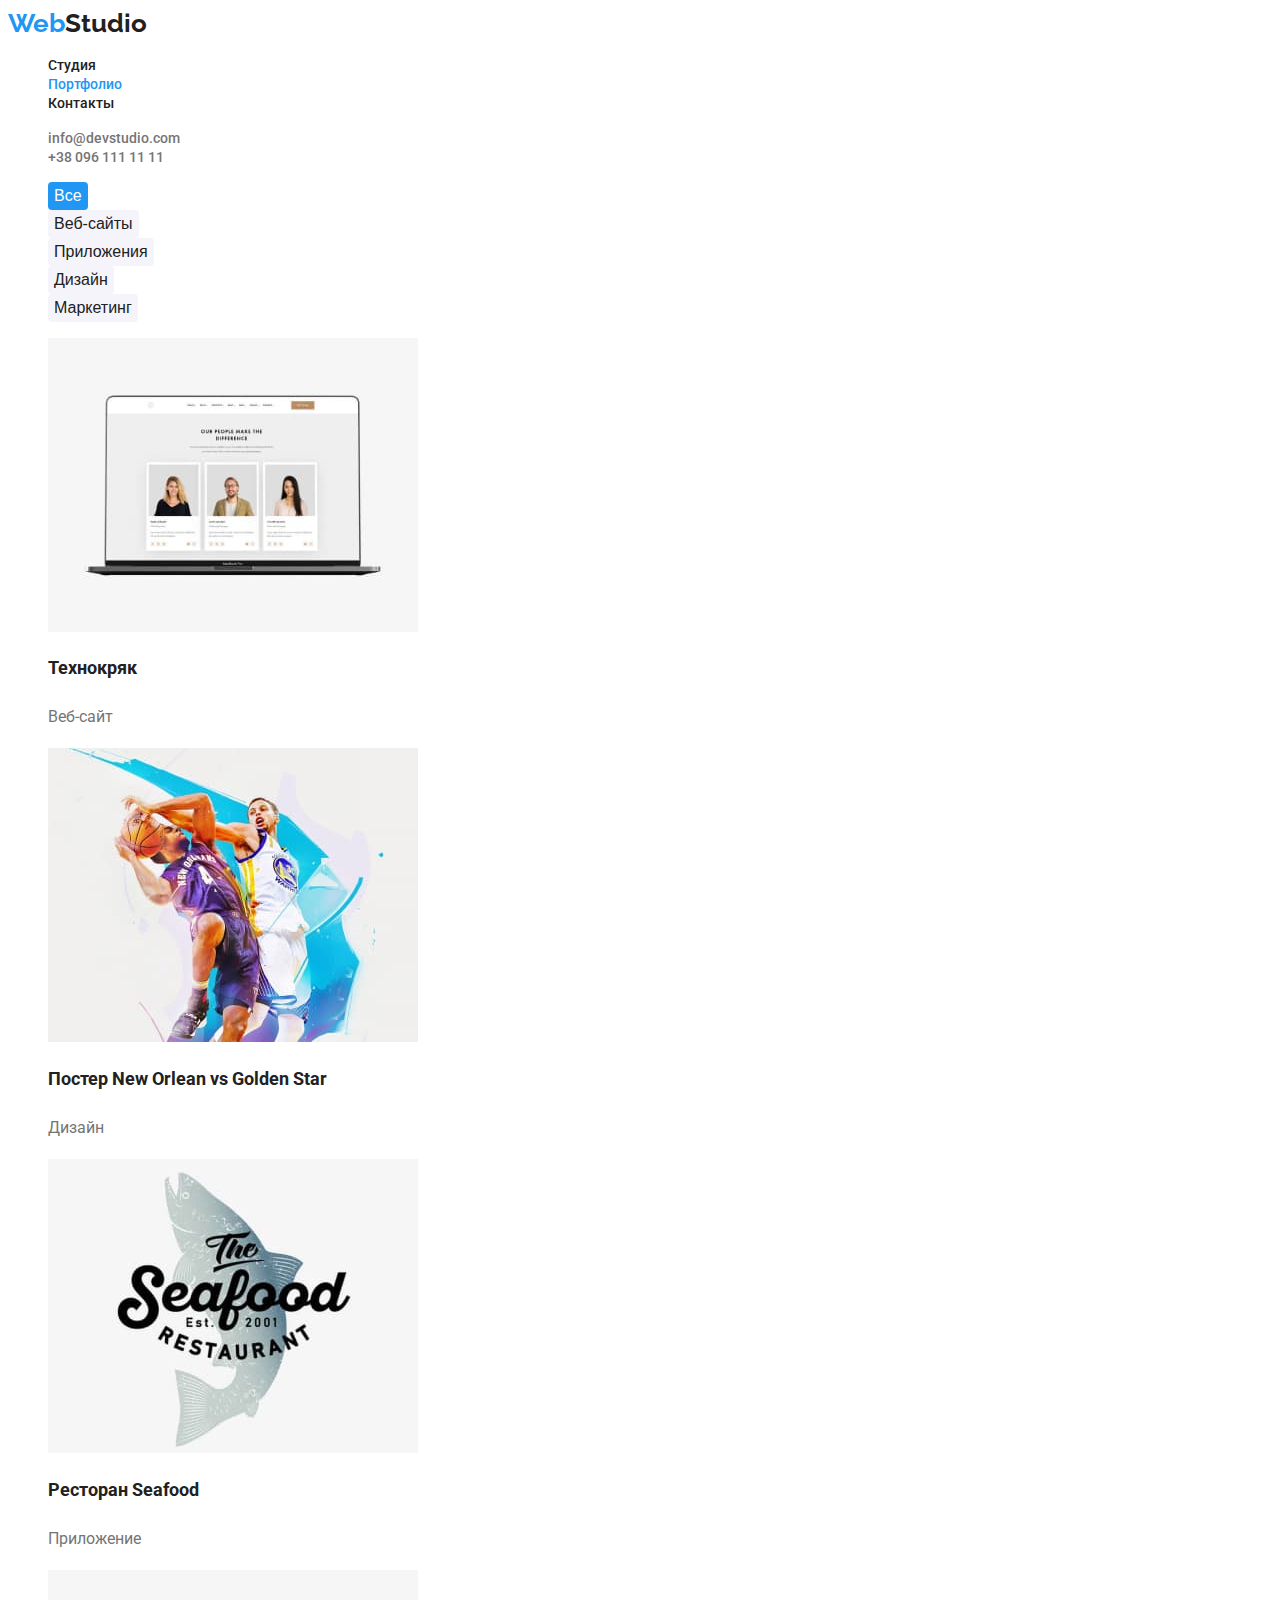
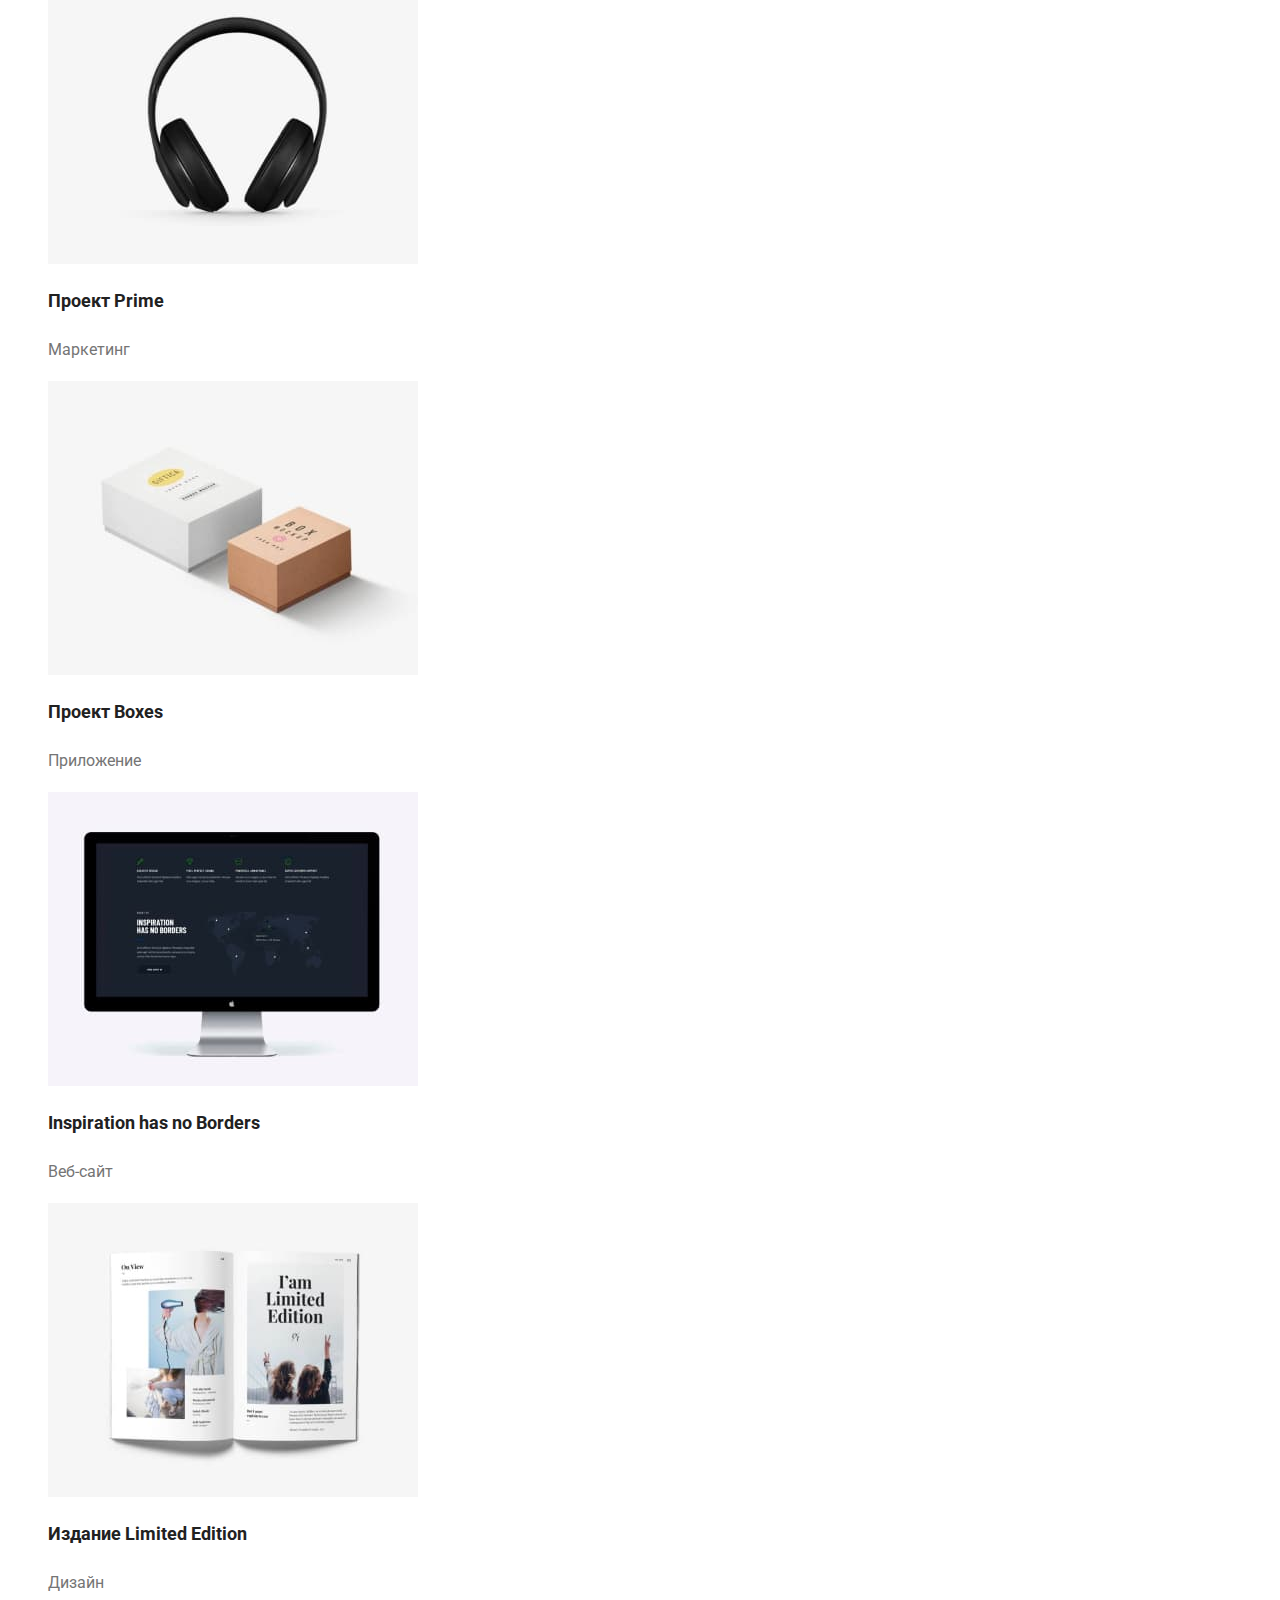
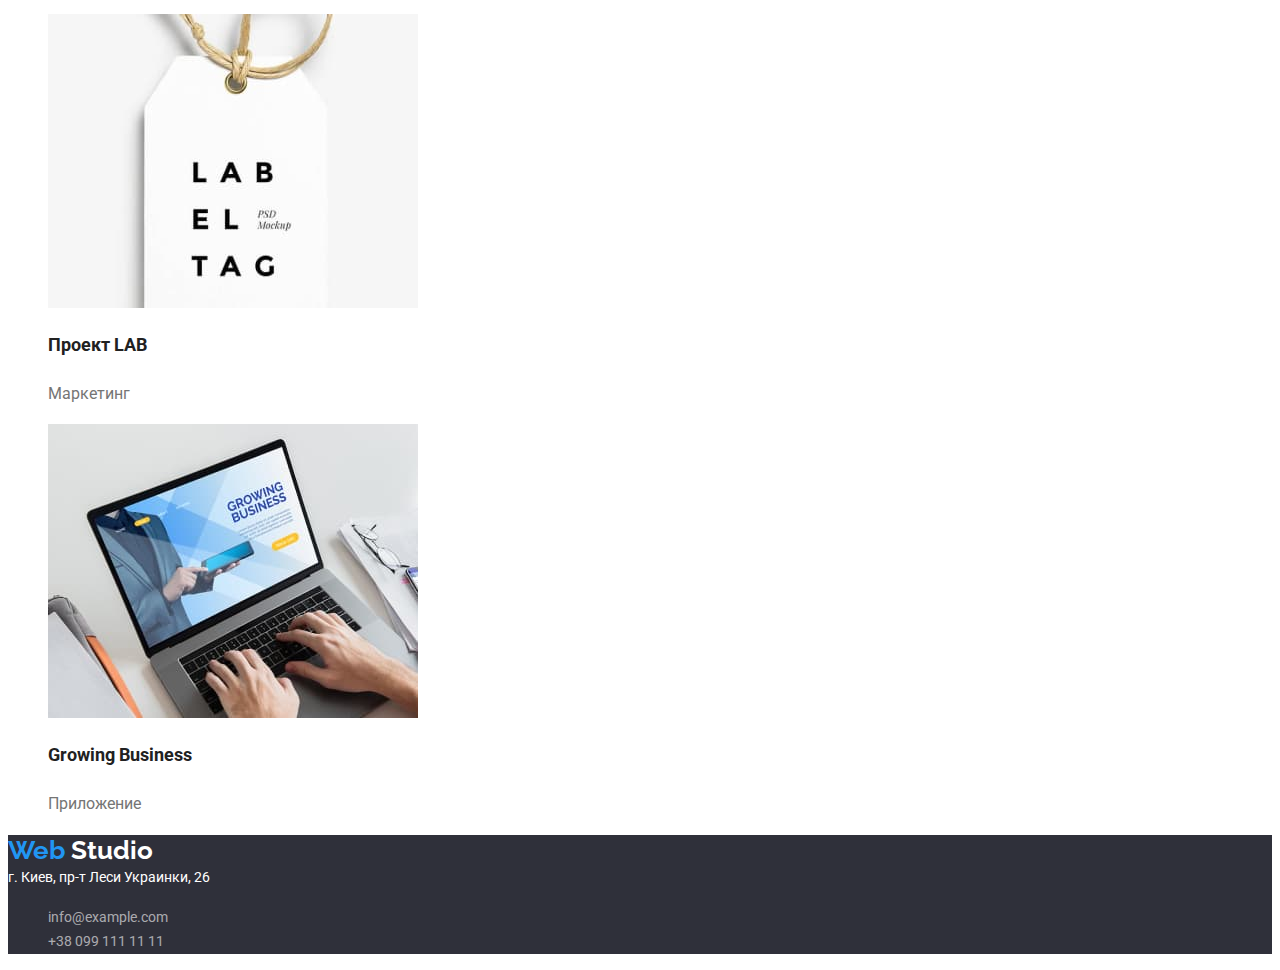
==== portfolio.html @ 0e00ee90 "clone" ====
<!DOCTYPE html>
<html lang="ru">
<head>
    <meta charset="UTF-8">
    <meta http-equiv="X-UA-Compatible" content="IE=edge">
    <meta name="viewport" content="width=device-width, initial-scale=1.0">
    <title>Document</title>
    <link rel="preconnect" href="https://fonts.googleapis.com">
    <link rel="preconnect" href="https://fonts.gstatic.com" crossorigin>
    <link href="https://fonts.googleapis.com/css2?family=Raleway:wght@700&family=Roboto:wght@400;500;700;900&display=swap" rel="stylesheet">
    <link rel="stylesheet" href="./css/style.css">
</head>
<body>
   <header>
    <nav>
        <a href="./index.html" class="logo"><span class="logoweb">Web</span>Studio</a>
            <ul >
                <li><a href="./index.html " class="navigation">Студия</a></li>
                <li><a href="./portfolio.html" class="navigation portfolio">Портфолио</a></li>
                <li><a href=" " class="navigation">Контакты</a></li>
            </ul>
    </nav>
    <ul>
        <li><a href="mailto:info@devstudio.com" class="contacts">info@devstudio.com</a></li>
        <li><a href="tel:+380961111111" class="contacts">+38 096 111 11 11</a></li>
    </ul>


   </header> 
    <main>
        <section>
            <h1 class="title-button" hidden>Кнопки</h1>
            <ul>
                <li><button type="button" class="button all">Все</button></li>
                <li><button type="button" class="button">Веб-сайты</button></li>
                <li><button type="button" class="button">Приложения</button></li>
                <li><button type="button" class="button">Дизайн</button></li>
                <li><button type="button" class="button">Маркетинг</button></li>
            </ul>
        </section>
        <section>
            <ul>
                <li><a href="">
                    <img src="./images/texnocrack.jpg" alt="Технокряк" width="370">
                        <h2 class="list-title">Технокряк</h2>
                         <p class="list-text">Веб-сайт</p></a>
                    
                </li>
                <li><a href="">
                    <img src="./images/neworlean.jpg" alt="Постер New Orlean vs Golden Star" width="370">
                        <h2 class="list-title">Постер New Orlean vs Golden Star</h2>
                        <p class="list-text">Дизайн</p></a>
                  </li>
                <li><a href="">
                    <img src="./images/seafood.jpg" alt="Ресторан Seafood" width="370">
                        <h2 class="list-title">Ресторан Seafood</h2>
                         <p class="list-text">Приложение</p></a>
                                    </li>
                <li><a href="">
                    <img src="./images/prime.jpg" alt="Проект Prime" width="370">
                        <h2 class="list-title">Проект Prime </h2>
                        <p class="list-text">Маркетинг</p></a>
                                    </li>
                <li><a href="">
                    <img src="./images/boxes.jpg" alt="Проект Boxes" width="370">
                        <h2 class="list-title">Проект Boxes </h2>
                        <p class="list-text">Приложение</p></a>
                    
                </li>
                <li><a href="">
                    <img src="./images/inspiration.jpg" alt="Inspiration has no Borders" width="370">
                        <h2 class="list-title">Inspiration has no Borders</h2>
                        <p class="list-text">Веб-сайт</p></a>
                    
                </li>
                <li><a href="">
                    <img src="./images/limited.jpg" alt="Издание Limited Edition" width="370">
                        <h2 class="list-title"> Издание Limited Edition</h2>
                         <p class="list-text">Дизайн</p></a>
                    
                </li>
                <li><a href="">
                    <img src="./images/project-lab.jpg" alt="Проект LAB" width="370">
                        <h2 class="list-title"> Проект LAB </h2> 
                        <p class="list-text">Маркетинг</p></a>
                    
                </li>
                <li><a href="">
                    <img src="./images/growing.jpg" alt="Growing Business" width="370">
                        <h2 class="list-title"> Growing Business </h2>
                         <p class="list-text">Приложение</p></a>
                 </li>
            </ul>
        </section>


    </main>
    <footer class="footer">
        <a href="./index.html" class="logofooter"><span class="logoweb">Web</span> Studio</a>
        <address class="address">г. Киев, пр-т Леси Украинки, 26</address>
        <ul>
            <li><a href="mailto:info@example.com" class="contacts-footer">info@example.com</a></li>
            <li><a href="tel:+380991111111" class="contacts-footer">+38 099 111 11 11</a></li>
        </ul>
</footer>
</body>
</html>
---- css/style.css ----
:root{
    --maincolor:#757575;
    --secondarycolor:#212121;
    --accentcolor:#2196F3;
    --backgroundcolor:#FFFFFF;
    --footercolor: rgba(255, 255, 255, 0.6);
    --hovercolor:#188CE8;
}
body{font-family:'roboto' ,sans-serif;
    color: var(--maincolor);}
a{
    text-decoration: none;
}

li{
    list-style-type: none;
}
h1,
h2,
h3{
    color: var(--secondarycolor);
    
}
.logo{
    font-family:'Raleway',sans-serif;
    font-weight: bold;
    font-size: 26px;
    line-height: 119%;
    text-decoration: none;
    color:var(--secondarycolor);
   
}
.logoweb{
    color: var(--accentcolor);
    text-decoration: none;
}
.navigation{
    font-weight: 500;
    font-size: 14px;
    line-height: 114%;
    text-decoration: none;
    color:var(--secondarycolor);
    
}
.studio,
.portfolio,
.navigation:hover,
.navigation:focus{
    color: var(--accentcolor);
}
.contacts{
    font-weight: 500;
    font-size: 14px;
    line-height: 114%;
    color:var(--maincolor)
}
.contacts:hover,
.contacts:focus{
    color:var(--accentcolor);
}
.hero{
    background: #2F303A;
}
.main-title{
    text-transform: uppercase;
    font-weight: 900;
    font-size: 44px;
    line-height: 136%;
    color: var(--backgroundcolor);
}
.second-title{
    color:var(--secondarycolor)
}
.btn{
    font-weight: bold;
    font-size: 16px;
    line-height: 187%;

    color:var(--backgroundcolor);
    background: #2196F3;
    box-shadow: 0px 4px 4px rgba(0, 0, 0, 0.15);
    border-radius: 4px;
    border:none;
    cursor: pointer;
}

.btn:hover,
.btn:focus{
    background-color:var(--hovercolor);
}
.title-list{
    text-transform: uppercase;
    font-weight: bold;
    font-size: 14px;
    line-height: 114%;
}
.item{
    
    font-size: 14px;
    line-height:171%;

}
.about-title{
    font-weight: bold;
    font-size: 36px;
    line-height: 117%;
}
.person{
    font-weight: 500;
    font-size: 16px;
    line-height: 119%;
}
.proffesion{
    color: var(--maincolor);
    font-size: 16px;
    line-height: 119%;
}
.footer{
   background: #2F303A;
}
.address{
    font-style: inherit;
    font-size: 14px;
    line-height: 171%;

    color:var(--backgroundcolor)
}
.contacts-footer{
    font-size: 14px;
    line-height: 171%;
    
    color: var(--footercolor);
 }
 .logofooter{
    font-family: 'Raleway',sans-serif;
    font-style: normal;
    font-weight: bold;
    font-size: 26px;
    line-height: 119%;

    color: var(--backgroundcolor);
    text-decoration: none;
 }

 .button{
    font-weight: 500;
    font-size: 16px;
    line-height: 162%;

    color:var(--secondarycolor) ;
    background: #F5F4FA;
    border-radius: 4px;
    border: none;

    cursor: pointer;
   
    
 }
 .all,
 .button:focus,
 .button:hover{
     color: var(--backgroundcolor);
     background-color:var(--accentcolor) ;
 }
 .list-title{
    font-weight: bold;
    font-size: 18px;
    line-height:200%;

 }
 .list-text{
    font-size: 16px;
    line-height: 187%;
    color:var(--maincolor);
 }
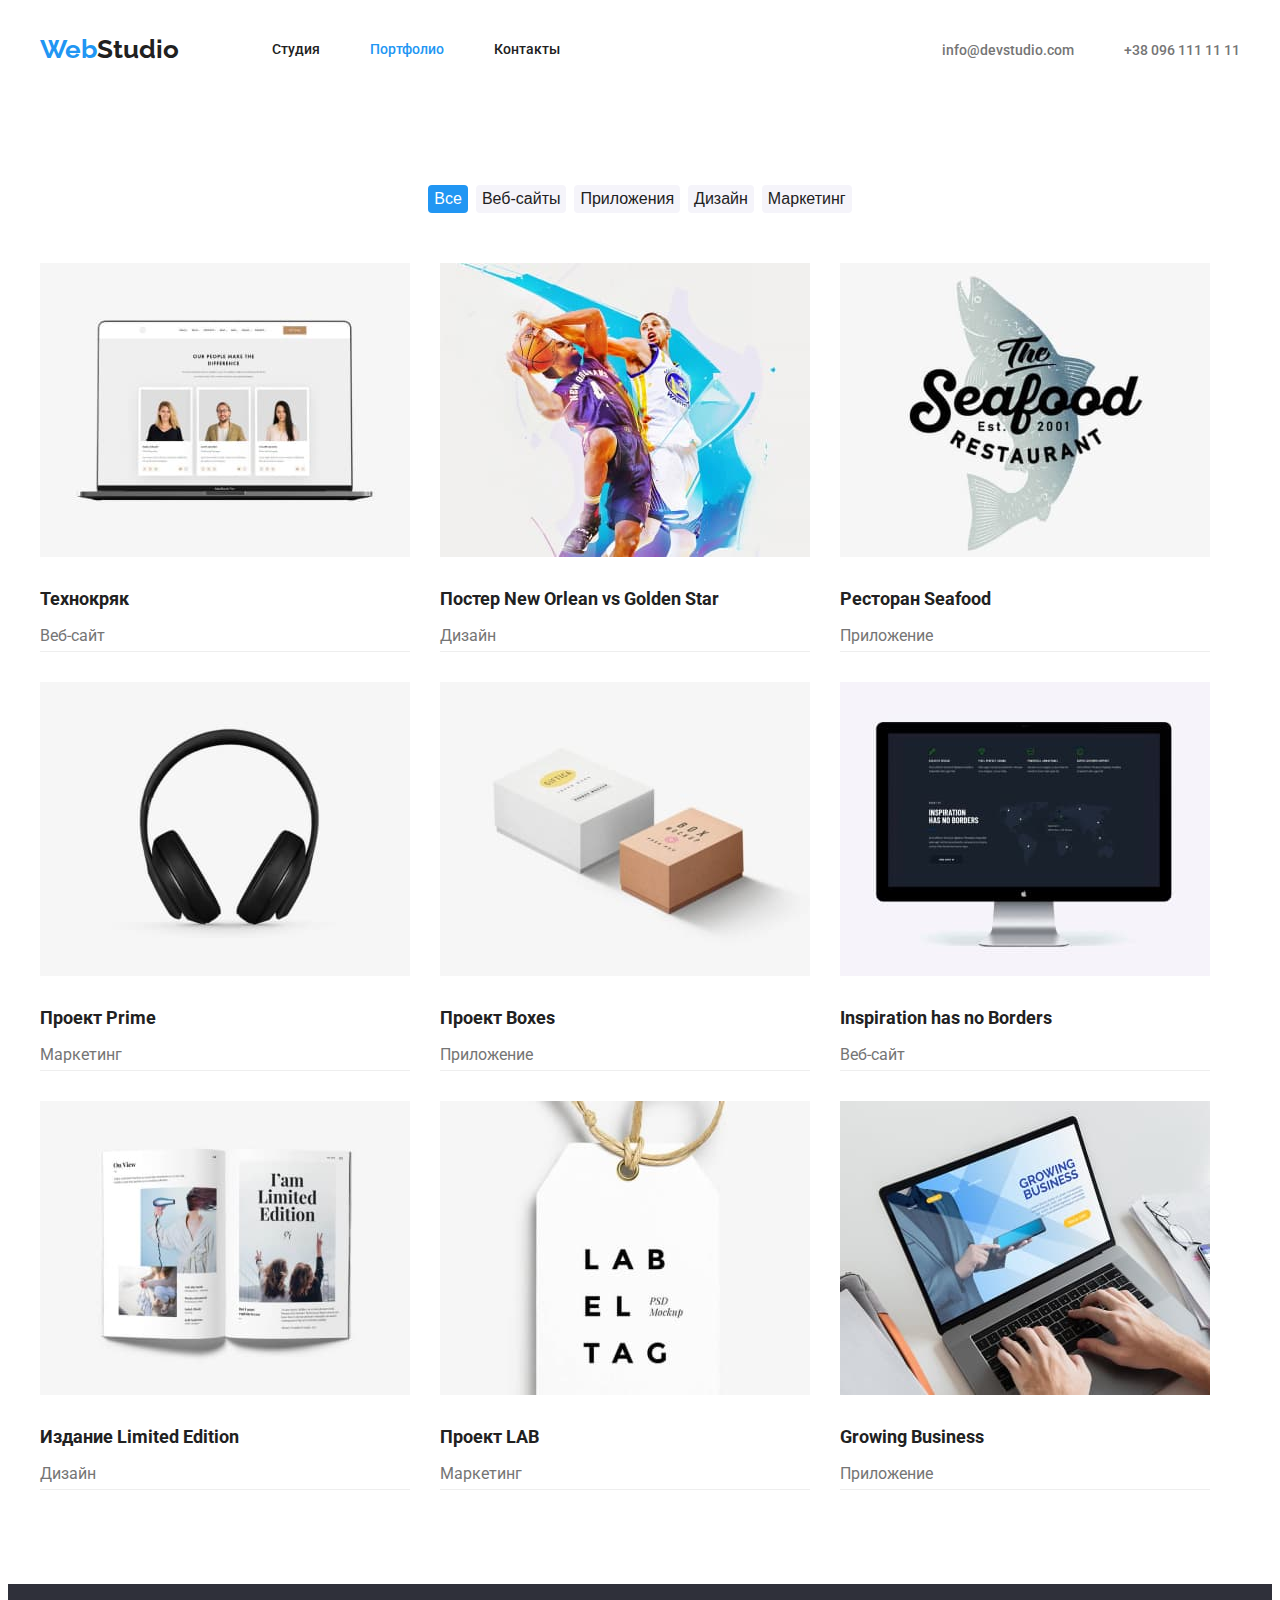
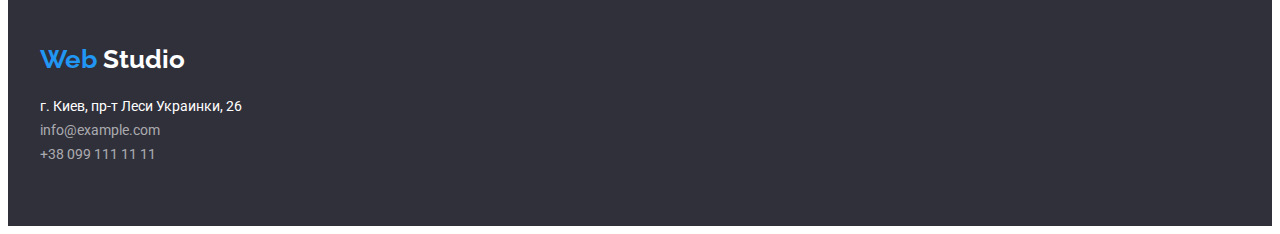
==== commit b9cc9148: "3задание" ====
--- a/portfolio.html
+++ b/portfolio.html
@@ -5,41 +5,46 @@
     <meta http-equiv="X-UA-Compatible" content="IE=edge">
     <meta name="viewport" content="width=device-width, initial-scale=1.0">
     <title>Document</title>
+    <link rel="stylesheet" href="https://cdnjs.cloudflare.com/ajax/libs/modern-normalize/1.1.0/modern-normalize.min.css" integrity="sha512-wpPYUAdjBVSE4KJnH1VR1HeZfpl1ub8YT/NKx4PuQ5NmX2tKuGu6U/JRp5y+Y8XG2tV+wKQpNHVUX03MfMFn9Q==" crossorigin="anonymous" referrerpolicy="no-referrer">
     <link rel="preconnect" href="https://fonts.googleapis.com">
-    <link rel="preconnect" href="https://fonts.gstatic.com" crossorigin>
-    <link href="https://fonts.googleapis.com/css2?family=Raleway:wght@700&family=Roboto:wght@400;500;700;900&display=swap" rel="stylesheet">
-    <link rel="stylesheet" href="./css/style.css">
+<link rel="preconnect" href="https://fonts.gstatic.com" crossorigin>
+<link href="https://fonts.googleapis.com/css2?family=Raleway:wght@700&family=Roboto:wght@400;500;700;900&display=swap" rel="stylesheet">
+
+
+<link rel="stylesheet" href="./css/style.css">
 </head>
 <body>
-   <header>
-    <nav>
-        <a href="./index.html" class="logo"><span class="logoweb">Web</span>Studio</a>
-            <ul >
-                <li><a href="./index.html " class="navigation">Студия</a></li>
-                <li><a href="./portfolio.html" class="navigation portfolio">Портфолио</a></li>
-                <li><a href=" " class="navigation">Контакты</a></li>
-            </ul>
-    </nav>
-    <ul>
-        <li><a href="mailto:info@devstudio.com" class="contacts">info@devstudio.com</a></li>
-        <li><a href="tel:+380961111111" class="contacts">+38 096 111 11 11</a></li>
-    </ul>
-
-
-   </header> 
+    <header class="header">
+        <div class="container">
+        <nav class="nav">
+           <a href="./index.html" class="logo"><span class="logoweb">Web</span>Studio</a>
+                <ul class="nav-list" >
+                    <li class="nav list-item"><a href="./index.html " class="navigation ">Студия</a></li>
+                    <li class="nav list-item"><a href="./portfolio.html" class="navigation studio">Портфолио</a></li>
+                    <li class="nav list-item"><a href="./game.html" class="navigation">Контакты</a></li>
+                </ul>
+        </nav>
+      
+            <ul class="nav-contacts">
+            <li class="contacts-list"><a href="mailto:info@devstudio.com" class="contacts">info@devstudio.com</a></li>
+            <li class="contacts-list"><a href="tel:+380961111111" class="contacts">+38 096 111 11 11</a></li>
+        </ul>
+        </div>
+    </header>
     <main>
-        <section>
-            <h1 class="title-button" hidden>Кнопки</h1>
-            <ul>
-                <li><button type="button" class="button all">Все</button></li>
-                <li><button type="button" class="button">Веб-сайты</button></li>
-                <li><button type="button" class="button">Приложения</button></li>
-                <li><button type="button" class="button">Дизайн</button></li>
-                <li><button type="button" class="button">Маркетинг</button></li>
-            </ul>
+        <section class="button-section">
+            <h1 class="title-button visually-hidden">Кнопки</h1>
+           <div class="button-button"> <ul class="button-button list">
+                <li><button type="button" class="button portfolio all">Все</button></li>
+                <li><button type="button" class="button portfolio">Веб-сайты</button></li>
+                <li><button type="button" class="button portfolio">Приложения</button></li>
+                <li><button type="button" class="button portfolio">Дизайн</button></li>
+                <li><button type="button" class="button portfolio">Маркетинг</button></li>
+            </ul></div>
         </section>
-        <section>
-            <ul>
+        <section class="section cards">
+            <div class="container">
+                <ul class="cards-list">
                 <li><a href="">
                     <img src="./images/texnocrack.jpg" alt="Технокряк" width="370">
                         <h2 class="list-title">Технокряк</h2>
@@ -90,18 +95,19 @@
                         <h2 class="list-title"> Growing Business </h2>
                          <p class="list-text">Приложение</p></a>
                  </li>
-            </ul>
+            </ul></div>
         </section>
 
 
     </main>
     <footer class="footer">
-        <a href="./index.html" class="logofooter"><span class="logoweb">Web</span> Studio</a>
-        <address class="address">г. Киев, пр-т Леси Украинки, 26</address>
-        <ul>
-            <li><a href="mailto:info@example.com" class="contacts-footer">info@example.com</a></li>
-            <li><a href="tel:+380991111111" class="contacts-footer">+38 099 111 11 11</a></li>
-        </ul>
-</footer>
+        <div class="footer container">
+            <a href="./index.html" class="logofooter"><span class="logoweb">Web</span> Studio</a>
+            <address class="address">г. Киев, пр-т Леси Украинки, 26</address>
+            <ul class="footer-address">
+                <li><a href="mailto:info@example.com" class="contacts-footer">info@example.com</a></li>
+                <li><a href="tel:+380991111111" class="contacts-footer">+38 099 111 11 11</a></li>
+            </ul></div>
+    </footer>
 </body>
 </html>--- a/css/style.css
+++ b/css/style.css
@@ -11,16 +11,77 @@
 a{
     text-decoration: none;
 }
-
+ul{ 
+    margin: 0;
+    padding: 0;
+    display: flex;
+}
+p{
+    padding: 0;
+    margin: 0;
+}
 li{
+    padding: 0;
+    margin: 0;
     list-style-type: none;
 }
 h1,
 h2,
 h3{
+    margin: 0;
+    padding: 0;
     color: var(--secondarycolor);
     
 }
+.visually-hidden {
+    position: absolute;
+    width: 1px;
+    height: 1px;
+    margin: -1px;
+    padding: 0;
+    overflow: hidden;
+    border: 0;
+    clip: rect(0 0 0 0)
+  }
+
+/* header */
+.nav{
+    display: flex;
+    
+    background-color:var(--backgroundcolor) ;
+}
+
+.container{
+    display: flex;
+    width: 1200px;
+   flex-wrap: wrap;
+
+    margin-left: auto;
+    margin-right: auto;
+    align-items: center;
+    margin-bottom: 0;
+    padding-left: 15px;
+    padding-right: 15px;
+}
+.nav-list{
+   display: flex;
+    flex-direction:row;
+    margin-top: 32px;
+    margin-left: 93px;
+    
+}
+.list-item{
+    margin-left:50px;
+}
+.list-item:first-child{
+    margin-left: 0;
+    padding-left: 0;
+}
+.nav-contacts{
+    display: flex;
+    margin-left:auto;
+}
+
 .logo{
     font-family:'Raleway',sans-serif;
     font-weight: bold;
@@ -28,7 +89,9 @@
     line-height: 119%;
     text-decoration: none;
     color:var(--secondarycolor);
-   
+    margin-top: 24px;
+    margin-bottom: 25px;
+  
 }
 .logoweb{
     color: var(--accentcolor);
@@ -48,34 +111,74 @@
 .navigation:focus{
     color: var(--accentcolor);
 }
+.nav-contacts{
+    margin-top: 32px;
+    margin-bottom: 32px;
+}
 .contacts{
     font-weight: 500;
     font-size: 14px;
     line-height: 114%;
-    color:var(--maincolor)
-}
+    color:var(--maincolor);
+
+    
+}
+
+
+.contacts-list{
+    margin-left: 0px;
+}
+.contacts-list:last-child{
+    margin-left: 50px;}
+
+    
+
+
 .contacts:hover,
 .contacts:focus{
     color:var(--accentcolor);
 }
+
+
+/* hero */
+.section{
+    padding-top: 94px;
+    padding-bottom: 94px;
+}
+
 .hero{
+    border-top-width: 1px ;
+    border-top-style: solid;
+    border-top-color: #ECECEC;
     background: #2F303A;
+    text-align: center;
 }
 .main-title{
+    text-align: center;
     text-transform: uppercase;
     font-weight: 900;
     font-size: 44px;
     line-height: 136%;
     color: var(--backgroundcolor);
+
+    padding-top: 106px;
+    max-width: 700px;
+    margin-right:auto;
+    margin-left: auto;
 }
 .second-title{
-    color:var(--secondarycolor)
+    color:var(--secondarycolor);
+    
+    
 }
 .btn{
     font-weight: bold;
     font-size: 16px;
     line-height: 187%;
-
+    text-align: center;
+    
+    margin-top: 40px;
+    margin-bottom: 106px;
     color:var(--backgroundcolor);
     background: #2196F3;
     box-shadow: 0px 4px 4px rgba(0, 0, 0, 0.15);
@@ -88,48 +191,163 @@
 .btn:focus{
     background-color:var(--hovercolor);
 }
+
+/* наши преимущества */
+.list{
+    margin-top: 0;
+    display: flex;
+    justify-content: center;
+
+}
+
+
+.list-list-container {
+    width: 270px; 
+}
+.list-list-container +.list-list-container{
+    margin-left: 30px;
+}
+
 .title-list{
+   
     text-transform: uppercase;
     font-weight: bold;
     font-size: 14px;
     line-height: 114%;
 }
 .item{
-    
+   
     font-size: 14px;
     line-height:171%;
-
+ margin-top: 10px;
+        
+}
+.about{
+    padding-top: 0;
 }
 .about-title{
     font-weight: bold;
     font-size: 36px;
     line-height: 117%;
-}
+
+    margin-bottom: 50px;
+    text-align: center;
+}
+
+
+.images-list-images+.images-list-images{
+    margin-left:30px;
+   
+}
+.images-list-images img{
+    display: block;
+}
+
+
+
+.team-number {
+    /* width: 270px; */
+    width: calc((100%-30px)/4);
+    
+
+   
+}
+.team-number:first-child{
+    margin-left: 0;
+
+}
+.team-number +.team-number{
+    margin-left: 30px;
+}
+
 .person{
     font-weight: 500;
     font-size: 16px;
     line-height: 119%;
+    margin-top: 30px;
 }
 .proffesion{
     color: var(--maincolor);
     font-size: 16px;
     line-height: 119%;
-}
+    margin-top: 10px;
+    margin-bottom: 30px;
+}
+
+/* portfolio -main*/
+.button-section{
+   padding-top: 94px;
+    padding-bottom: 50px;
+}
+.button-button{
+    display: flex;
+    justify-content: center;
+}
+.button-button.list>li:not(:first-child){
+    margin-left: 8px;
+}
+.cards-list{
+    display: flex;
+    flex-wrap: wrap;
+    margin: -15px;
+}
+.cards-list li{
+    justify-content: center;
+    margin: 15px;
+    border-bottom: 1px solid #eeeeee;
+}
+
+.list-title{
+    margin-top: 20px;
+    font-weight: bold;
+    font-size: 18px;
+    line-height:200%;
+
+ }
+ .list-text{
+     margin-top: 4px;
+    font-size: 16px;
+    line-height: 187%;
+    color:var(--maincolor);
+ }
+ .cards{
+     padding-top: 0px;
+ }
+
+
+
+
+/* footer */
 .footer{
    background: #2F303A;
 }
+.footer.container{
+
+padding: 60px 0 60px ;
+flex-direction: column;
+align-items: stretch;
+
+}
 .address{
     font-style: inherit;
     font-size: 14px;
     line-height: 171%;
 
+    margin-top: 20px;
     color:var(--backgroundcolor)
 }
+.footer-address{
+   display: flex;
+   flex-direction: column;
+}
 .contacts-footer{
     font-size: 14px;
     line-height: 171%;
     
     color: var(--footercolor);
+
+    margin-top: 9px;
+    padding-bottom: 60px;
  }
  .logofooter{
     font-family: 'Raleway',sans-serif;
@@ -153,8 +371,7 @@
     border: none;
 
     cursor: pointer;
-   
-    
+       
  }
  .all,
  .button:focus,
@@ -162,17 +379,6 @@
      color: var(--backgroundcolor);
      background-color:var(--accentcolor) ;
  }
- .list-title{
-    font-weight: bold;
-    font-size: 18px;
-    line-height:200%;
-
- }
- .list-text{
-    font-size: 16px;
-    line-height: 187%;
-    color:var(--maincolor);
- }
-
+ 
 
  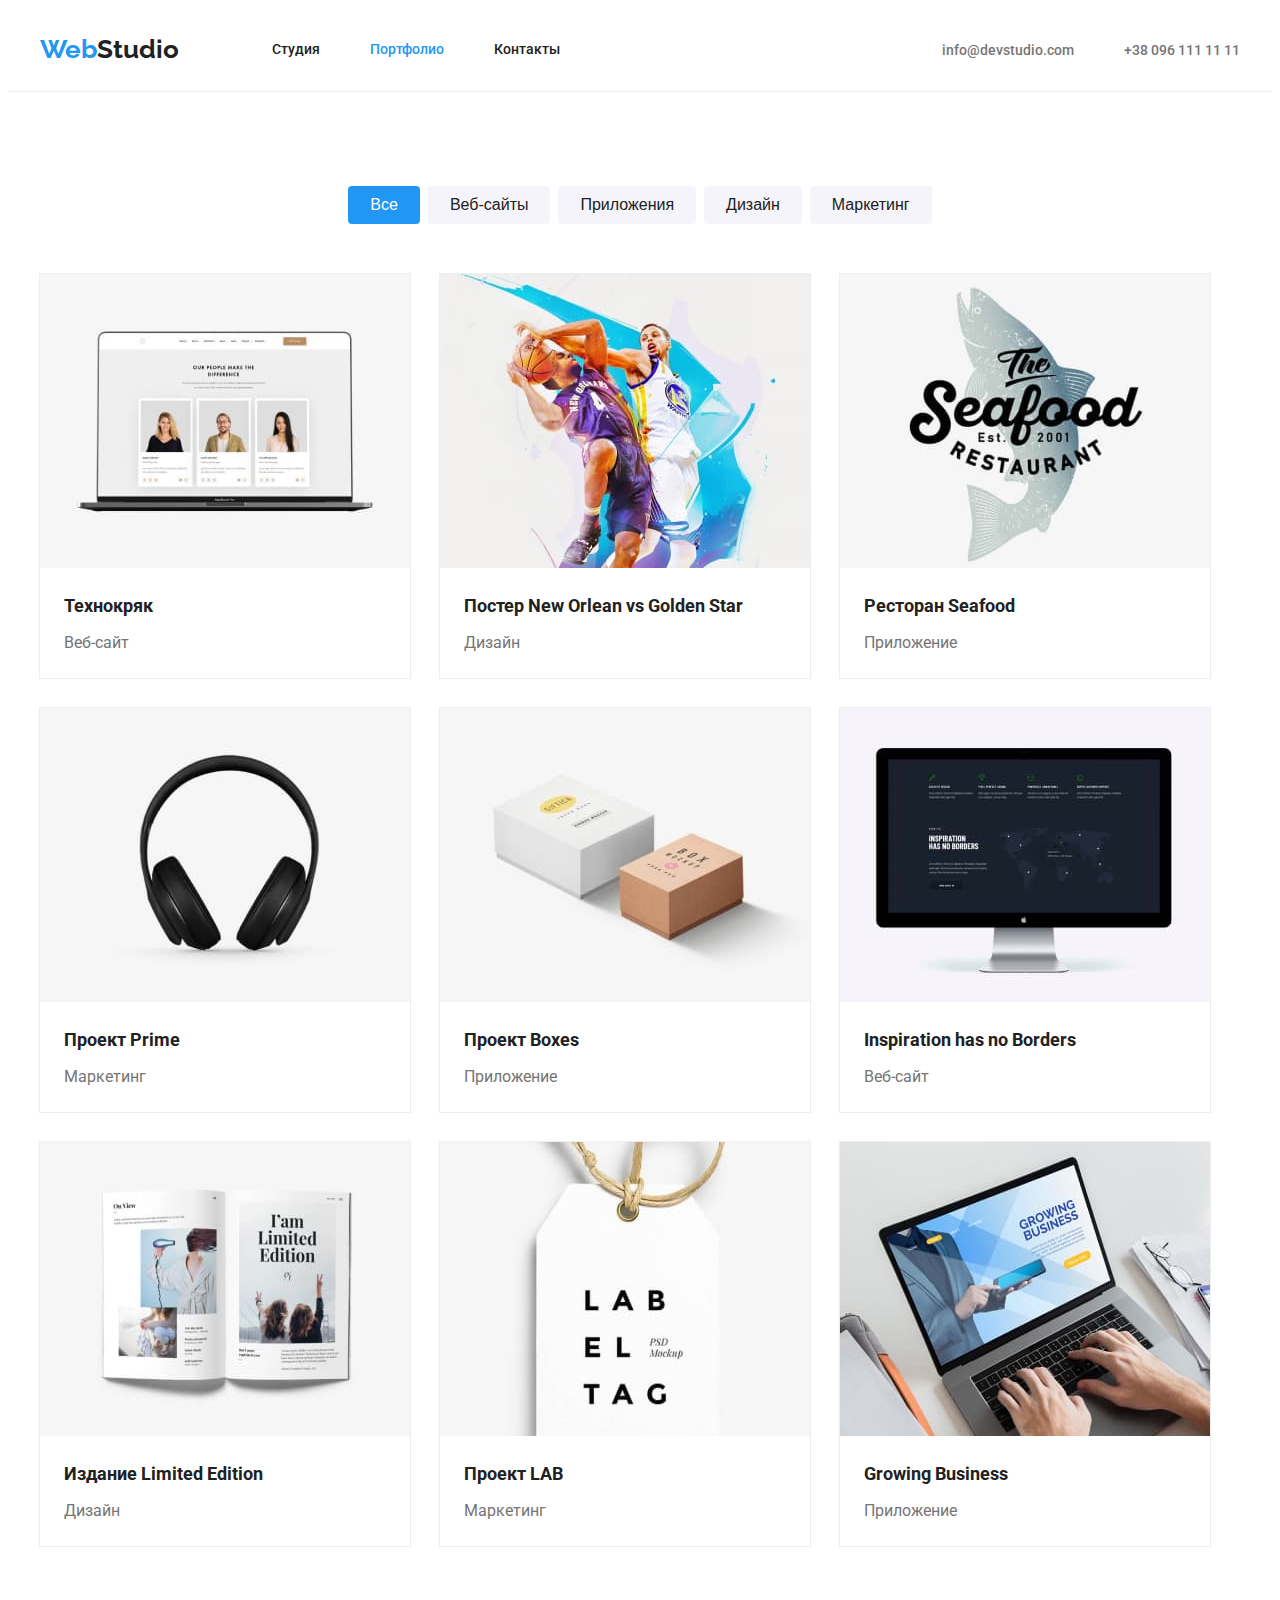
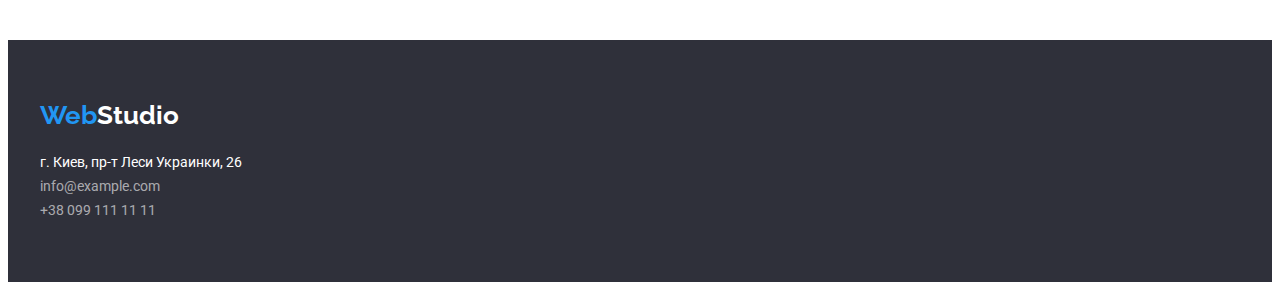
==== commit e8af29e8: "доработка" ====
--- a/portfolio.html
+++ b/portfolio.html
@@ -45,55 +45,55 @@
         <section class="section cards">
             <div class="container">
                 <ul class="cards-list">
-                <li><a href="">
+                <li class="card-full"><a href="">
                     <img src="./images/texnocrack.jpg" alt="Технокряк" width="370">
-                        <h2 class="list-title">Технокряк</h2>
-                         <p class="list-text">Веб-сайт</p></a>
+                        <div class="filter-title"><h2 class="list-title">Технокряк</h2>
+                         <p class="list-text">Веб-сайт</p></div></a>
                     
                 </li>
-                <li><a href="">
+                <li class="card-full"><a href="">
                     <img src="./images/neworlean.jpg" alt="Постер New Orlean vs Golden Star" width="370">
-                        <h2 class="list-title">Постер New Orlean vs Golden Star</h2>
-                        <p class="list-text">Дизайн</p></a>
+                        <div class="filter-title"><h2 class="list-title">Постер New Orlean vs Golden Star</h2>
+                        <p class="list-text">Дизайн</p></div></a>
                   </li>
-                <li><a href="">
+                <li class="card-full"><a href="">
                     <img src="./images/seafood.jpg" alt="Ресторан Seafood" width="370">
-                        <h2 class="list-title">Ресторан Seafood</h2>
-                         <p class="list-text">Приложение</p></a>
+                        <div class="filter-title"><h2 class="list-title">Ресторан Seafood</h2>
+                         <p class="list-text">Приложение</p></div></a>
                                     </li>
-                <li><a href="">
+                <li class="card-full"><a href="">
                     <img src="./images/prime.jpg" alt="Проект Prime" width="370">
-                        <h2 class="list-title">Проект Prime </h2>
-                        <p class="list-text">Маркетинг</p></a>
+                        <div class="filter-title"><h2 class="list-title">Проект Prime </h2>
+                        <p class="list-text">Маркетинг</p></div></a>
                                     </li>
-                <li><a href="">
+                <li class="card-full"><a href="">
                     <img src="./images/boxes.jpg" alt="Проект Boxes" width="370">
-                        <h2 class="list-title">Проект Boxes </h2>
-                        <p class="list-text">Приложение</p></a>
+                        <div class="filter-title"><h2 class="list-title">Проект Boxes </h2>
+                        <p class="list-text">Приложение</p></div></a>
                     
                 </li>
-                <li><a href="">
+                <li class="card-full"><a href="">
                     <img src="./images/inspiration.jpg" alt="Inspiration has no Borders" width="370">
-                        <h2 class="list-title">Inspiration has no Borders</h2>
-                        <p class="list-text">Веб-сайт</p></a>
+                        <div class="filter-title"><h2 class="list-title">Inspiration has no Borders</h2>
+                        <p class="list-text">Веб-сайт</p></div></a>
                     
                 </li>
-                <li><a href="">
+                <li class="card-full"><a href="">
                     <img src="./images/limited.jpg" alt="Издание Limited Edition" width="370">
-                        <h2 class="list-title"> Издание Limited Edition</h2>
-                         <p class="list-text">Дизайн</p></a>
+                        <div class="filter-title"><h2 class="list-title"> Издание Limited Edition</h2>
+                         <p class="list-text">Дизайн</p></div></a>
                     
                 </li>
-                <li><a href="">
+                <li class="card-full"><a href="">
                     <img src="./images/project-lab.jpg" alt="Проект LAB" width="370">
-                        <h2 class="list-title"> Проект LAB </h2> 
-                        <p class="list-text">Маркетинг</p></a>
+                        <div class="filter-title"><h2 class="list-title"> Проект LAB </h2> 
+                        <p class="list-text">Маркетинг</p></div></a>
                     
                 </li>
-                <li><a href="">
+                <li class="card-full"><a href="">
                     <img src="./images/growing.jpg" alt="Growing Business" width="370">
-                        <h2 class="list-title"> Growing Business </h2>
-                         <p class="list-text">Приложение</p></a>
+                        <div class="filter-title"><h2 class="list-title"> Growing Business </h2>
+                         <p class="list-text">Приложение</p></div></a>
                  </li>
             </ul></div>
         </section>
@@ -102,7 +102,7 @@
     </main>
     <footer class="footer">
         <div class="footer container">
-            <a href="./index.html" class="logofooter"><span class="logoweb">Web</span> Studio</a>
+            <a href="./index.html" class="logofooter"><span class="logoweb">Web</span>Studio</a>
             <address class="address">г. Киев, пр-т Леси Украинки, 26</address>
             <ul class="footer-address">
                 <li><a href="mailto:info@example.com" class="contacts-footer">info@example.com</a></li>
--- a/css/style.css
+++ b/css/style.css
@@ -32,6 +32,9 @@
     padding: 0;
     color: var(--secondarycolor);
     
+}
+img{
+    display: block;
 }
 .visually-hidden {
     position: absolute;
@@ -45,9 +48,13 @@
   }
 
 /* header */
+.header{
+    border-bottom-width: 1px ;
+    border-bottom-style: solid;
+    border-bottom-color: #ECECEC;
+}
 .nav{
     display: flex;
-    
     background-color:var(--backgroundcolor) ;
 }
 
@@ -66,17 +73,20 @@
 .nav-list{
    display: flex;
     flex-direction:row;
-    margin-top: 32px;
+    
     margin-left: 93px;
-    
 }
 .list-item{
     margin-left:50px;
+}
+.list-item a{
+    padding: 32px 0;
 }
 .list-item:first-child{
     margin-left: 0;
     padding-left: 0;
 }
+
 .nav-contacts{
     display: flex;
     margin-left:auto;
@@ -89,8 +99,8 @@
     line-height: 119%;
     text-decoration: none;
     color:var(--secondarycolor);
-    margin-top: 24px;
-    margin-bottom: 25px;
+    padding-top: 24px;
+    padding-bottom: 25px;
   
 }
 .logoweb{
@@ -108,7 +118,9 @@
 .studio,
 .portfolio,
 .navigation:hover,
-.navigation:focus{
+.navigation:focus,
+.contacts-footer:hover,
+.contacts-footer:focus{
     color: var(--accentcolor);
 }
 .nav-contacts{
@@ -120,7 +132,6 @@
     font-size: 14px;
     line-height: 114%;
     color:var(--maincolor);
-
     
 }
 
@@ -128,28 +139,26 @@
 .contacts-list{
     margin-left: 0px;
 }
+.contacts-list a{
+    padding: 32px 0;
+}
 .contacts-list:last-child{
     margin-left: 50px;}
-
-    
-
-
+  
 .contacts:hover,
 .contacts:focus{
     color:var(--accentcolor);
 }
-
 
 /* hero */
 .section{
     padding-top: 94px;
     padding-bottom: 94px;
 }
-
 .hero{
-    border-top-width: 1px ;
-    border-top-style: solid;
-    border-top-color: #ECECEC;
+    border-bottom-width: 1px ;
+    border-bottom-style: solid;
+    border-bottom-color: #ECECEC;
     background: #2F303A;
     text-align: center;
 }
@@ -168,8 +177,7 @@
 }
 .second-title{
     color:var(--secondarycolor);
-    
-    
+       
 }
 .btn{
     font-weight: bold;
@@ -178,13 +186,15 @@
     text-align: center;
     
     margin-top: 40px;
-    margin-bottom: 106px;
+    margin-bottom: 106px; 
+    padding: 10px 32px;
     color:var(--backgroundcolor);
     background: #2196F3;
     box-shadow: 0px 4px 4px rgba(0, 0, 0, 0.15);
     border-radius: 4px;
     border:none;
     cursor: pointer;
+   
 }
 
 .btn:hover,
@@ -199,17 +209,13 @@
     justify-content: center;
 
 }
-
-
 .list-list-container {
     width: 270px; 
 }
 .list-list-container +.list-list-container{
     margin-left: 30px;
 }
-
 .title-list{
-   
     text-transform: uppercase;
     font-weight: bold;
     font-size: 14px;
@@ -219,8 +225,12 @@
    
     font-size: 14px;
     line-height:171%;
- margin-top: 10px;
+    margin-top: 10px;
         
+}
+/* section team ___________ */
+.section.team{
+    background:#F5F4FA;;
 }
 .about{
     padding-top: 0;
@@ -233,48 +243,45 @@
     margin-bottom: 50px;
     text-align: center;
 }
-
+.card{
+    width: calc((100%-30px)/4);
+    background: #FFFFFF;
+    box-shadow: 0px 1px 3px rgba(0, 0, 0, 0.12), 0px 1px 1px rgba(0, 0, 0, 0.14), 0px 2px 1px rgba(0, 0, 0, 0.2);
+    border-radius: 0px 0px 4px 4px;
+}
+.card:first-child{
+    margin-left: 0;
+}
+.card+.card{
+    margin-left: 30px;
+}
 
 .images-list-images+.images-list-images{
     margin-left:30px;
-   
-}
+   }
 .images-list-images img{
     display: block;
 }
 
-
-
-.team-number {
-    /* width: 270px; */
-    width: calc((100%-30px)/4);
-    
-
-   
-}
-.team-number:first-child{
-    margin-left: 0;
-
-}
-.team-number +.team-number{
-    margin-left: 30px;
-}
-
+.person-proffesion{
+padding: 30px 0;
+text-align: center;
+}
 .person{
     font-weight: 500;
     font-size: 16px;
     line-height: 119%;
-    margin-top: 30px;
+    
 }
 .proffesion{
     color: var(--maincolor);
     font-size: 16px;
     line-height: 119%;
     margin-top: 10px;
-    margin-bottom: 30px;
-}
-
-/* portfolio -main*/
+    
+}
+
+/*________________ portfolio -main*/
 .button-section{
    padding-top: 94px;
     padding-bottom: 50px;
@@ -283,6 +290,9 @@
     display: flex;
     justify-content: center;
 }
+.button.portfolio{
+    padding: 6px 22px;
+}
 .button-button.list>li:not(:first-child){
     margin-left: 8px;
 }
@@ -291,14 +301,21 @@
     flex-wrap: wrap;
     margin: -15px;
 }
-.cards-list li{
+
+    /* border-bottom: 1px solid #eeeeee; */
+    /* border: 1px solid #EEEEEE */
+
+.card-full{
     justify-content: center;
     margin: 15px;
-    border-bottom: 1px solid #eeeeee;
-}
-
+    outline: 1px solid #EEEEEE ;
+}
+.filter-title{
+    padding: 20px 24px;
+    
+}
 .list-title{
-    margin-top: 20px;
+    
     font-weight: bold;
     font-size: 18px;
     line-height:200%;
@@ -322,10 +339,9 @@
    background: #2F303A;
 }
 .footer.container{
-
-padding: 60px 0 60px ;
-flex-direction: column;
-align-items: stretch;
+    padding: 60px 0 60px ;
+    flex-direction: column;
+    align-items: stretch;
 
 }
 .address{
